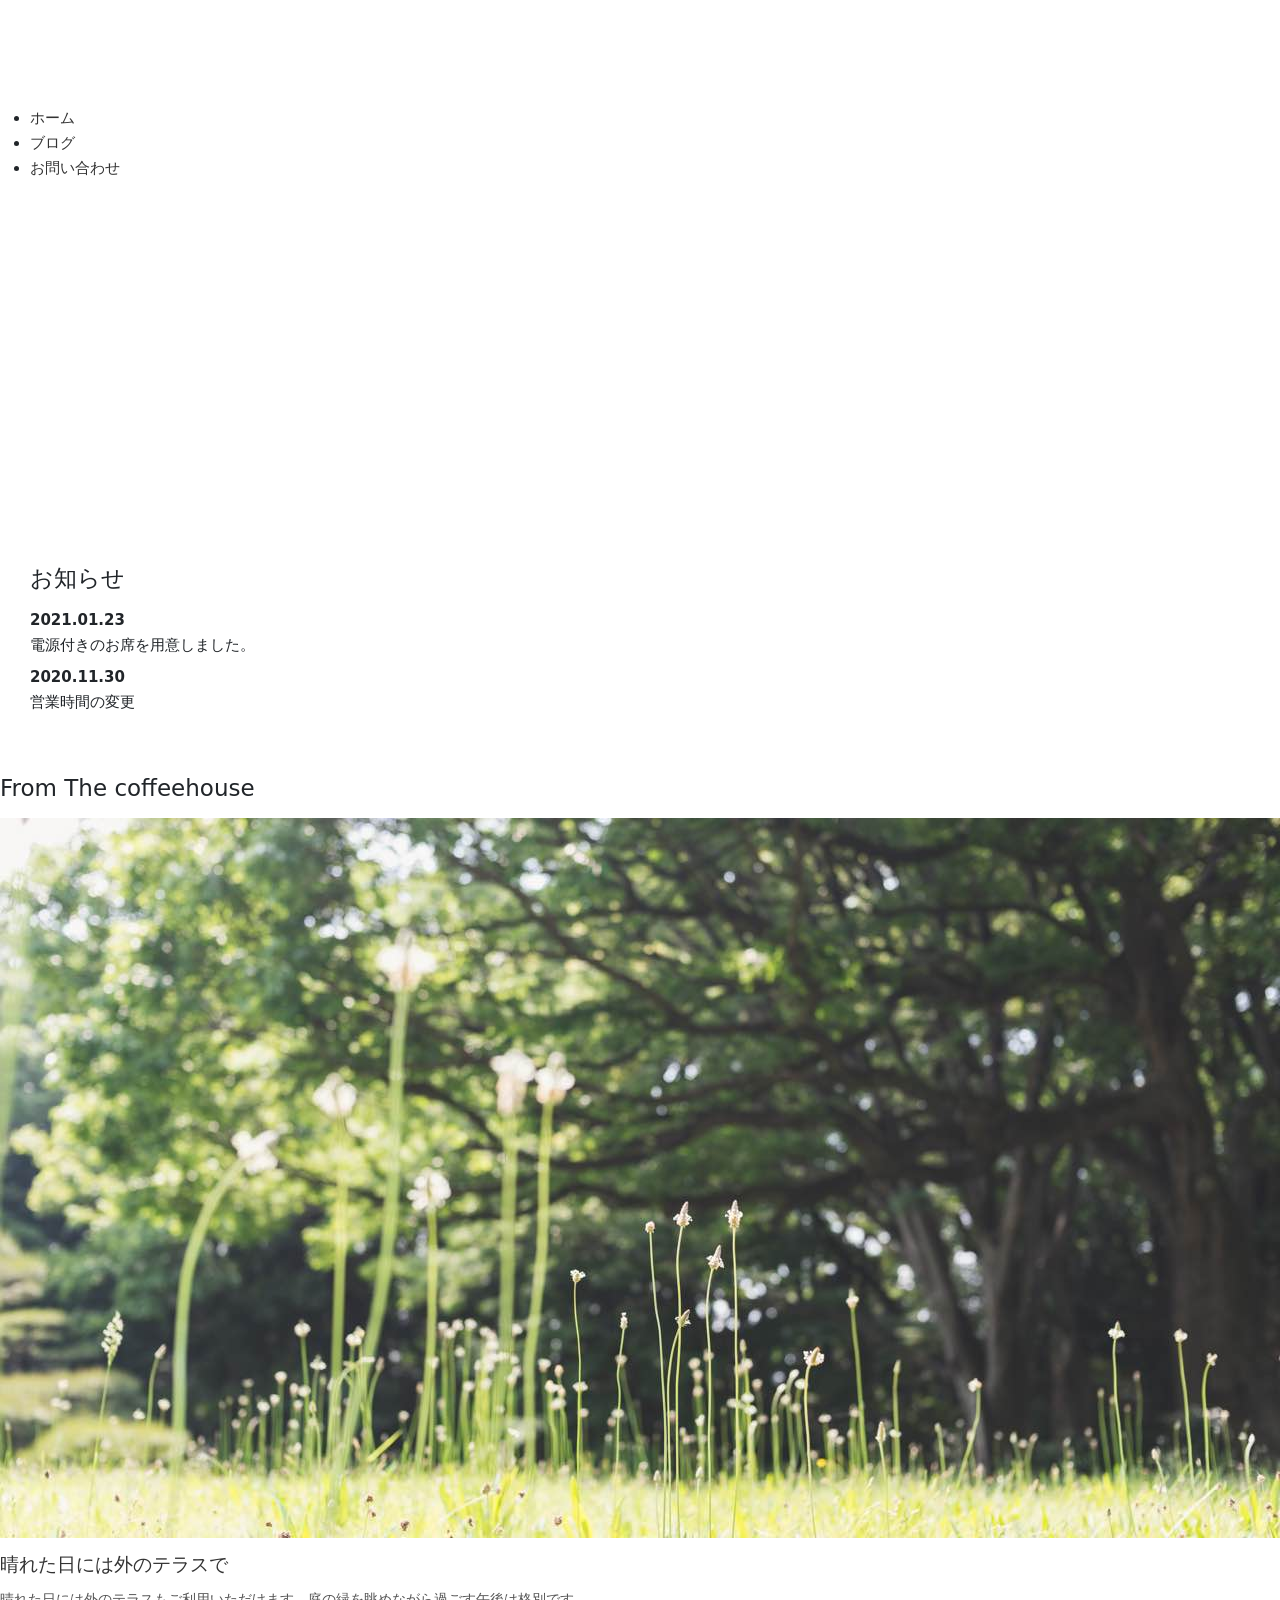
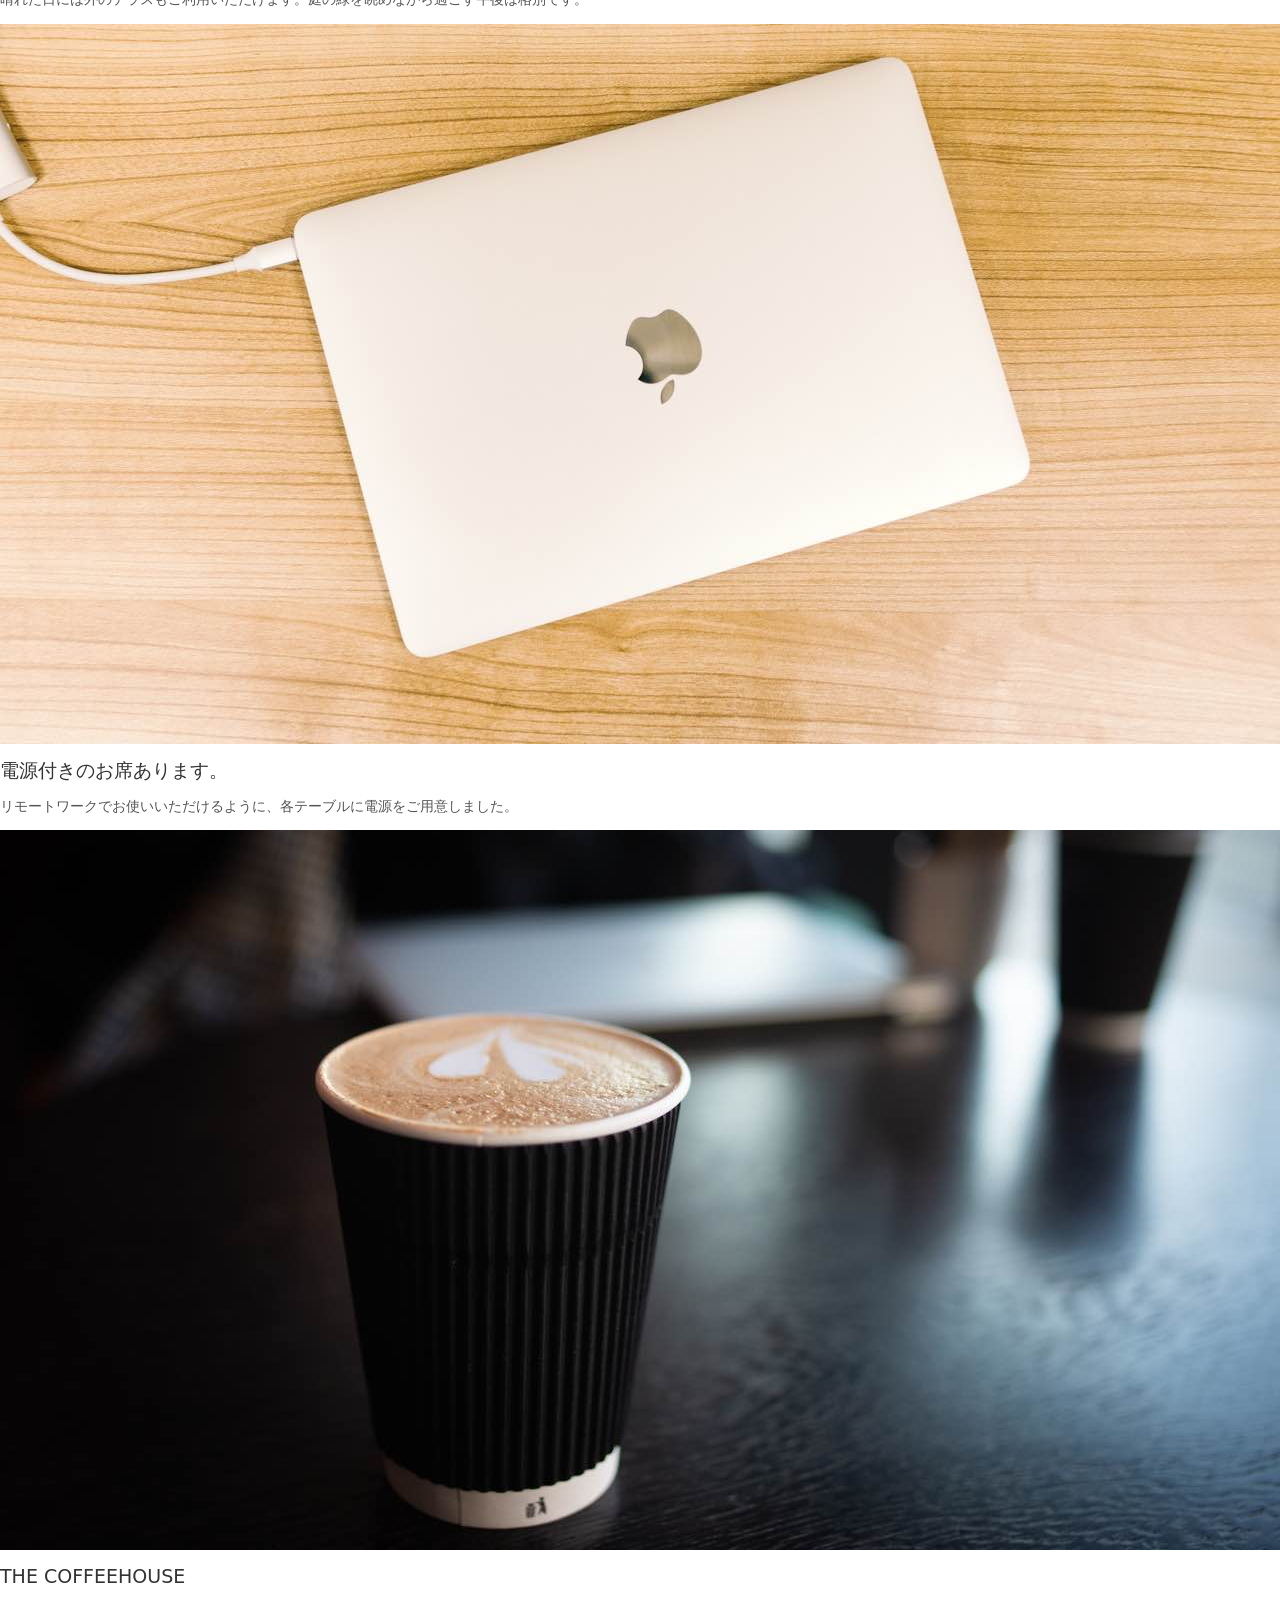
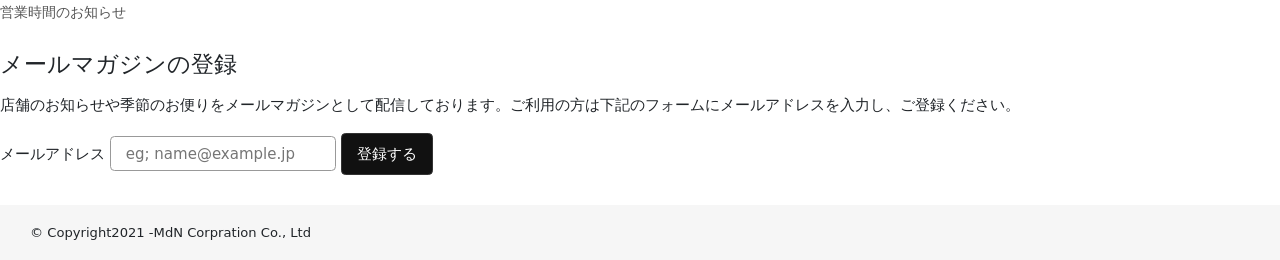
==== art/index.html @ a5ac4587 "art1" ====
<!DOCTYPE html>
<html lang="ja">
<head>
    <meta charset="UTF-8">
    <meta http-equiv="X-UA-Compatible" content="IE=edge">
    <meta name="viewport" content="width=device-width, initial-scale=1.0">
    <title>coffee</title>
    <link rel="stylesheet" href="css/reboot.css">
    <link rel="stylesheet" href="css/style.css">
</head>
<body>
    <header>
        <h1><img src="images/thecoffeehouse.svg" alt="The coffeehouse"></h1>
        <!-- ナビゲーション -->
        <nav class="header-nav site-header-section">
            <ul>
                <li><a href="#">ホーム</a></li>
                <li><a href="#">ブログ</a></li>
                <li><a href="#">お問い合わせ</a></li>
            </ul>
        </nav>
    </header>
    <main>
        <!-- お知らせ -->
        <section id="news" class="container">
            <h2>お知らせ</h2>
            <dl>
                <dt>2021.01.23</dt>
                <dd>電源付きのお席を用意しました。</dd>
                <dt>2020.11.30</dt>
                <dd>営業時間の変更</dd>
            </dl>
        </section>
        <section id="blogs">
            <h2>From The coffeehouse</h2>
            <!-- ブログのアイテム1 -->
            <div class="blog-items">
                <a href="#">
                    <img src="images/field.jpg" alt="サムネイルイメージ">
                    <h3>晴れた日には外のテラスで</h3>
                    <p>晴れた日には外のテラスもご利用いただけます。庭の緑を眺めながら過ごす午後は格別です。</p>
                </a>
            </div>
            <!--ブログのアイテム2  -->
            <div class="blog-items">
                <a href="#">
                    <img src="images/cowork.jpg" alt="サムネイルイメージ">
                    <h3>電源付きのお席あります。</h3>
                    <p>リモートワークでお使いいただけるように、各テーブルに電源をご用意しました。</p>
                </a>
            </div>
            <!--ブログのアイテム3  -->
            <div class="blog-items">
                <a href="#">
                    <img src="images/cafe.jpg" alt="サムネイルイメージ">
                    <h3>The CoffeeHouse</h3>
                    <p>営業時間のお知らせ</p>
                </a>
            </div>
        </section>
        <div class="divider"></div>
        <!-- メールマガジンの登録 -->
        <section>
            <h2>メールマガジンの登録</h2>
            <p>店舗のお知らせや季節のお便りをメールマガジンとして配信しております。ご利用の方は下記のフォームにメールアドレスを入力し、ご登録ください。</p>

            <form action="#">
                <label for="mailaddress">メールアドレス</label>
                <input type="email" name="mailaddress" id="mailaddress" placeholder="eg; name@example.jp">
                <input type="submit" value="登録する">
            </form>
        </section>
    </main>
    <!-- フッター -->
    <footer>
        <div class="container">
            <small>&copy; Copyright2021 -MdN Corpration Co., Ltd</small>
        </div>
    </footer>
</body>
</html>
---- art/css/reboot.css ----
/*!
 * Bootstrap Reboot v5.0.2 (https://getbootstrap.com/)
 * Copyright 2011-2021 The Bootstrap Authors
 * Copyright 2011-2021 Twitter, Inc.
 * Licensed under MIT (https://github.com/twbs/bootstrap/blob/main/LICENSE)
 * Forked from Normalize.css, licensed MIT (https://github.com/necolas/normalize.css/blob/master/LICENSE.md)
 */
 *,
 *::before,
 *::after {
   box-sizing: border-box;
 }
 
 @media (prefers-reduced-motion: no-preference) {
   :root {
     scroll-behavior: smooth;
   }
 }
 
 body {
   margin: 0;
   font-family: system-ui, -apple-system, "Segoe UI", Roboto, "Helvetica Neue", Arial, "Noto Sans", "Liberation Sans", sans-serif, "Apple Color Emoji", "Segoe UI Emoji", "Segoe UI Symbol", "Noto Color Emoji";
   font-size: 1rem;
   font-weight: 400;
   line-height: 1.5;
   color: #212529;
   background-color: #fff;
   -webkit-text-size-adjust: 100%;
   -webkit-tap-highlight-color: rgba(0, 0, 0, 0);
 }
 
 hr {
   margin: 1rem 0;
   color: inherit;
   background-color: currentColor;
   border: 0;
   opacity: 0.25;
 }
 
 hr:not([size]) {
   height: 1px;
 }
 
 h6, h5, h4, h3, h2, h1 {
   margin-top: 0;
   margin-bottom: 0.5rem;
   font-weight: 500;
   line-height: 1.2;
 }
 
 h1 {
   font-size: calc(1.375rem + 1.5vw);
 }
 @media (min-width: 1200px) {
   h1 {
     font-size: 2.5rem;
   }
 }
 
 h2 {
   font-size: calc(1.325rem + 0.9vw);
 }
 @media (min-width: 1200px) {
   h2 {
     font-size: 2rem;
   }
 }
 
 h3 {
   font-size: calc(1.3rem + 0.6vw);
 }
 @media (min-width: 1200px) {
   h3 {
     font-size: 1.75rem;
   }
 }
 
 h4 {
   font-size: calc(1.275rem + 0.3vw);
 }
 @media (min-width: 1200px) {
   h4 {
     font-size: 1.5rem;
   }
 }
 
 h5 {
   font-size: 1.25rem;
 }
 
 h6 {
   font-size: 1rem;
 }
 
 p {
   margin-top: 0;
   margin-bottom: 1rem;
 }
 
 abbr[title],
 abbr[data-bs-original-title] {
   -webkit-text-decoration: underline dotted;
   text-decoration: underline dotted;
   cursor: help;
   -webkit-text-decoration-skip-ink: none;
   text-decoration-skip-ink: none;
 }
 
 address {
   margin-bottom: 1rem;
   font-style: normal;
   line-height: inherit;
 }
 
 ol,
 ul {
   padding-left: 2rem;
 }
 
 ol,
 ul,
 dl {
   margin-top: 0;
   margin-bottom: 1rem;
 }
 
 ol ol,
 ul ul,
 ol ul,
 ul ol {
   margin-bottom: 0;
 }
 
 dt {
   font-weight: 700;
 }
 
 dd {
   margin-bottom: 0.5rem;
   margin-left: 0;
 }
 
 blockquote {
   margin: 0 0 1rem;
 }
 
 b,
 strong {
   font-weight: bolder;
 }
 
 small {
   font-size: 0.875em;
 }
 
 mark {
   padding: 0.2em;
   background-color: #fcf8e3;
 }
 
 sub,
 sup {
   position: relative;
   font-size: 0.75em;
   line-height: 0;
   vertical-align: baseline;
 }
 
 sub {
   bottom: -0.25em;
 }
 
 sup {
   top: -0.5em;
 }
 
 a {
   color: #0d6efd;
   text-decoration: underline;
 }
 a:hover {
   color: #0a58ca;
 }
 
 a:not([href]):not([class]), a:not([href]):not([class]):hover {
   color: inherit;
   text-decoration: none;
 }
 
 pre,
 code,
 kbd,
 samp {
   font-family: SFMono-Regular, Menlo, Monaco, Consolas, "Liberation Mono", "Courier New", monospace;
   font-size: 1em;
   direction: ltr /* rtl:ignore */;
   unicode-bidi: bidi-override;
 }
 
 pre {
   display: block;
   margin-top: 0;
   margin-bottom: 1rem;
   overflow: auto;
   font-size: 0.875em;
 }
 pre code {
   font-size: inherit;
   color: inherit;
   word-break: normal;
 }
 
 code {
   font-size: 0.875em;
   color: #d63384;
   word-wrap: break-word;
 }
 a > code {
   color: inherit;
 }
 
 kbd {
   padding: 0.2rem 0.4rem;
   font-size: 0.875em;
   color: #fff;
   background-color: #212529;
   border-radius: 0.2rem;
 }
 kbd kbd {
   padding: 0;
   font-size: 1em;
   font-weight: 700;
 }
 
 figure {
   margin: 0 0 1rem;
 }
 
 img,
 svg {
   vertical-align: middle;
 }
 
 table {
   caption-side: bottom;
   border-collapse: collapse;
 }
 
 caption {
   padding-top: 0.5rem;
   padding-bottom: 0.5rem;
   color: #6c757d;
   text-align: left;
 }
 
 th {
   text-align: inherit;
   text-align: -webkit-match-parent;
 }
 
 thead,
 tbody,
 tfoot,
 tr,
 td,
 th {
   border-color: inherit;
   border-style: solid;
   border-width: 0;
 }
 
 label {
   display: inline-block;
 }
 
 button {
   border-radius: 0;
 }
 
 button:focus:not(:focus-visible) {
   outline: 0;
 }
 
 input,
 button,
 select,
 optgroup,
 textarea {
   margin: 0;
   font-family: inherit;
   font-size: inherit;
   line-height: inherit;
 }
 
 button,
 select {
   text-transform: none;
 }
 
 [role=button] {
   cursor: pointer;
 }
 
 select {
   word-wrap: normal;
 }
 select:disabled {
   opacity: 1;
 }
 
 [list]::-webkit-calendar-picker-indicator {
   display: none;
 }
 
 button,
 [type=button],
 [type=reset],
 [type=submit] {
   -webkit-appearance: button;
 }
 button:not(:disabled),
 [type=button]:not(:disabled),
 [type=reset]:not(:disabled),
 [type=submit]:not(:disabled) {
   cursor: pointer;
 }
 
 ::-moz-focus-inner {
   padding: 0;
   border-style: none;
 }
 
 textarea {
   resize: vertical;
 }
 
 fieldset {
   min-width: 0;
   padding: 0;
   margin: 0;
   border: 0;
 }
 
 legend {
   float: left;
   width: 100%;
   padding: 0;
   margin-bottom: 0.5rem;
   font-size: calc(1.275rem + 0.3vw);
   line-height: inherit;
 }
 @media (min-width: 1200px) {
   legend {
     font-size: 1.5rem;
   }
 }
 legend + * {
   clear: left;
 }
 
 ::-webkit-datetime-edit-fields-wrapper,
 ::-webkit-datetime-edit-text,
 ::-webkit-datetime-edit-minute,
 ::-webkit-datetime-edit-hour-field,
 ::-webkit-datetime-edit-day-field,
 ::-webkit-datetime-edit-month-field,
 ::-webkit-datetime-edit-year-field {
   padding: 0;
 }
 
 ::-webkit-inner-spin-button {
   height: auto;
 }
 
 [type=search] {
   outline-offset: -2px;
   -webkit-appearance: textfield;
 }
 
 /* rtl:raw:
 [type="tel"],
 [type="url"],
 [type="email"],
 [type="number"] {
   direction: ltr;
 }
 */
 ::-webkit-search-decoration {
   -webkit-appearance: none;
 }
 
 ::-webkit-color-swatch-wrapper {
   padding: 0;
 }
 
 ::file-selector-button {
   font: inherit;
 }
 
 ::-webkit-file-upload-button {
   font: inherit;
   -webkit-appearance: button;
 }
 
 output {
   display: inline-block;
 }
 
 iframe {
   border: 0;
 }
 
 summary {
   display: list-item;
   cursor: pointer;
 }
 
 progress {
   vertical-align: baseline;
 }
 
 [hidden] {
   display: none !important;
 }
 
 /*# sourceMappingURL=bootstrap-reboot.css.map */
---- art/css/style.css ----
@charset "UTF-8";

:root {
    font-size: 15px;
    line-height: 25px;
}

body {
    line-height: 1.6666667em;
}

a {
    color: #333333;
    text-decoration: none;
}

a:hover {
    color:#FFCC00;
}

a img {
    border: none;
}

h2 {
    font-size: 1.5333333rem;
    margin: 0 0 1rem;
}

h3 {
    font-size: 1.2666667rem;
    margin: 0 0 1rem;
    text-transform: uppercase;
}

p {
    font-size: 1rem;
    margin: 0 0 1rem;
}

img {
    width: 100%;
    max-width: 100%;
    border: none;
}

.container {
    padding: 1rem 2rem;
    max-width: 100%;
}

header {
    height:520px;
}

section {
    margin: 2rem 0;
}

.blog-items img {
    margin: 0 0 1rem;
    max-width: 100%;
    height:auto;
}

.blog-items h3 {
    color: #333333;
}

.blog-items p {
    font-size: 0.9rem;
    line-height: 1.35;
    color: #555555;
}

input[type=email] {
    border-radius: 0.3rem;
    border: 1px solid #999999;
    line-height: 1;
    padding: 0.5rem 1rem;
}

input[type=submit] {
    border-radius: 0.3rem;
    border: 1px solid #333333;
    background-color: #111111;
    color: #FFFFFF;
    padding: 0.5rem 1rem;
}

footer {
    background-color: #F6F6F6;
}
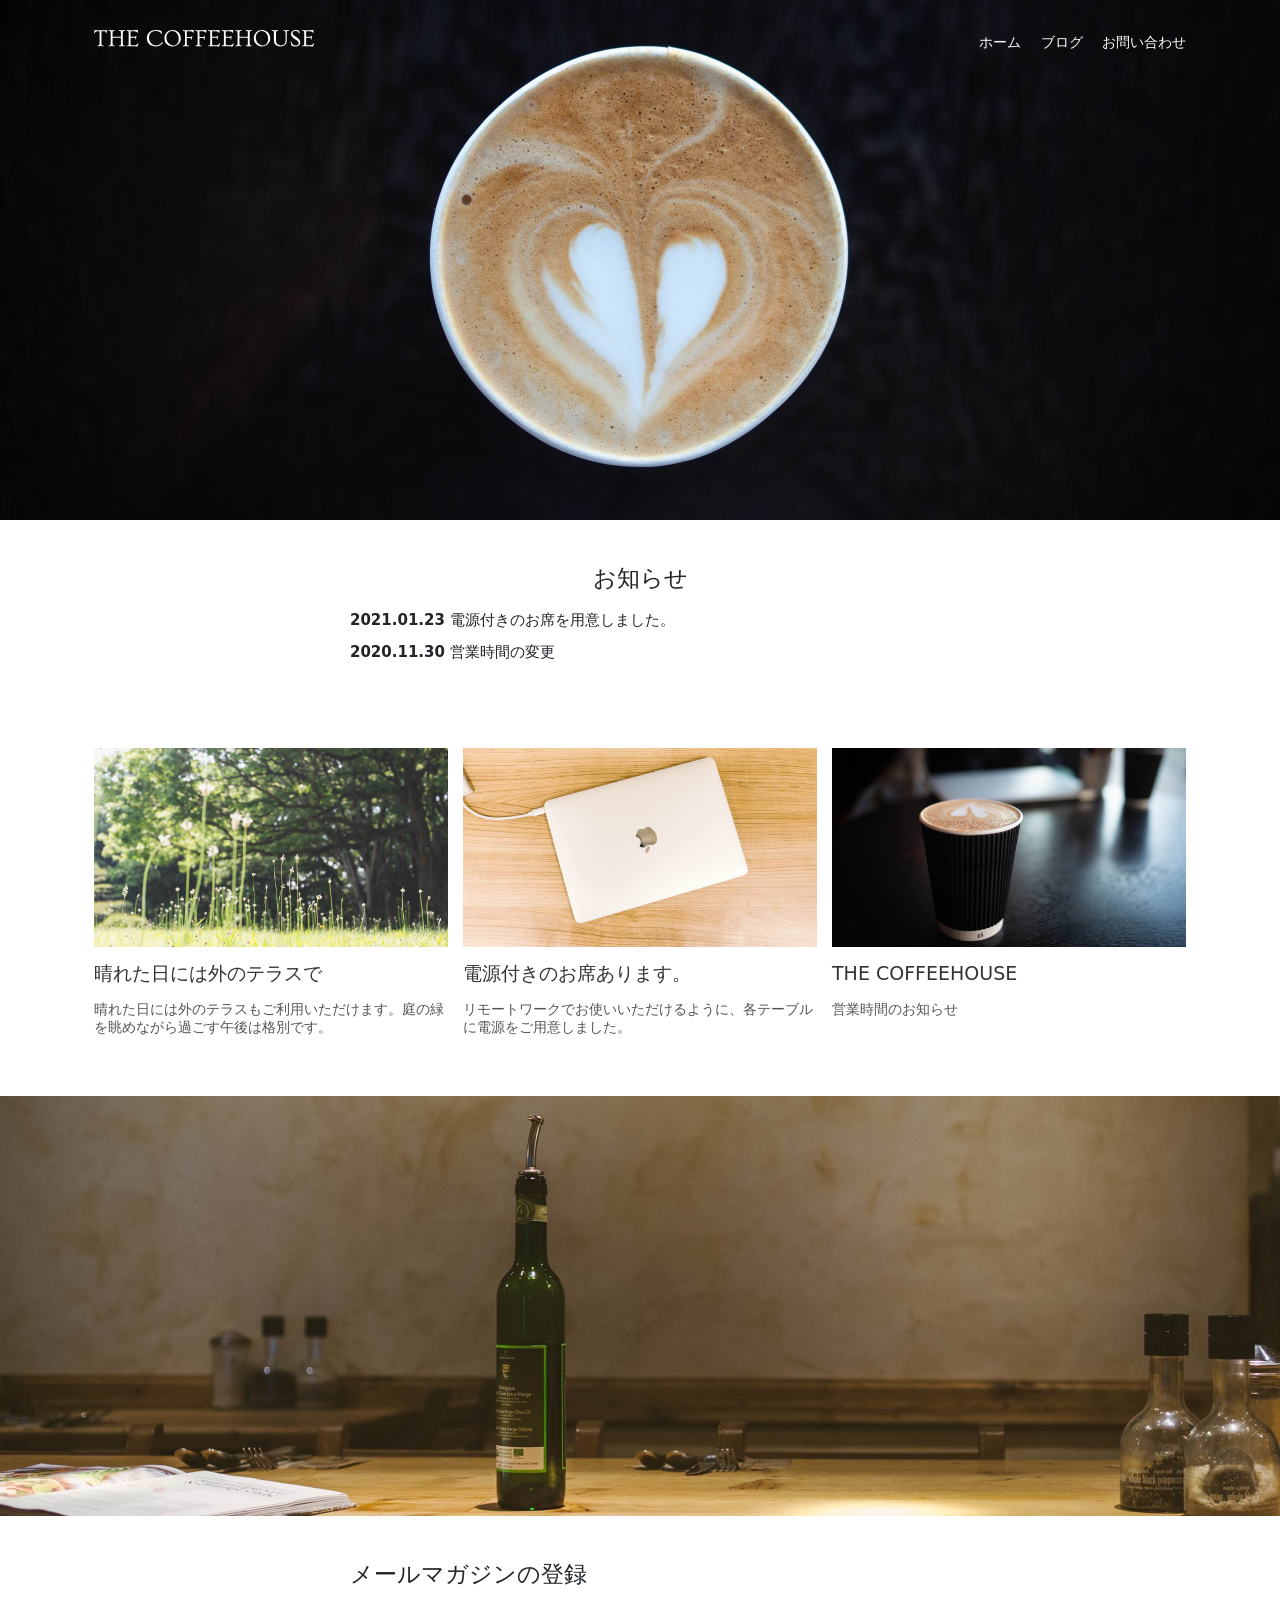
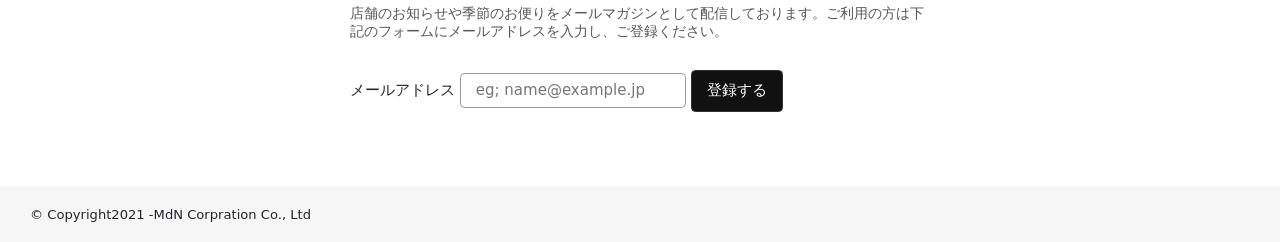
==== commit 3e254dc4: "art2" ====
--- a/art/index.html
+++ b/art/index.html
@@ -10,57 +10,61 @@
 </head>
 <body>
     <header>
-        <h1><img src="images/thecoffeehouse.svg" alt="The coffeehouse"></h1>
-        <!-- ナビゲーション -->
-        <nav class="header-nav site-header-section">
-            <ul>
-                <li><a href="#">ホーム</a></li>
-                <li><a href="#">ブログ</a></li>
-                <li><a href="#">お問い合わせ</a></li>
-            </ul>
-        </nav>
+        <div class="container site-header">
+            <h1 class="header-logo site-header-section"><img src="images/thecoffeehouse.svg" alt="The coffeehouse"></h1>
+            <!-- ナビゲーション -->
+            <nav class="header-nav site-header-section">
+                <ul class="">
+                    <li class="nav-items"><a href="#">ホーム</a></li>
+                    <li class="nav-items"><a href="#">ブログ</a></li>
+                    <li class="nav-items"><a href="#">お問い合わせ</a></li>
+                </ul>
+            </nav>
+        </div>
     </header>
     <main>
         <!-- お知らせ -->
         <section id="news" class="container">
             <h2>お知らせ</h2>
-            <dl>
+            <dl class="news-list">
                 <dt>2021.01.23</dt>
                 <dd>電源付きのお席を用意しました。</dd>
                 <dt>2020.11.30</dt>
                 <dd>営業時間の変更</dd>
             </dl>
         </section>
-        <section id="blogs">
+        <section id="blogs" class="container">
             <h2>From The coffeehouse</h2>
-            <!-- ブログのアイテム1 -->
-            <div class="blog-items">
-                <a href="#">
-                    <img src="images/field.jpg" alt="サムネイルイメージ">
-                    <h3>晴れた日には外のテラスで</h3>
-                    <p>晴れた日には外のテラスもご利用いただけます。庭の緑を眺めながら過ごす午後は格別です。</p>
-                </a>
-            </div>
-            <!--ブログのアイテム2  -->
-            <div class="blog-items">
-                <a href="#">
-                    <img src="images/cowork.jpg" alt="サムネイルイメージ">
-                    <h3>電源付きのお席あります。</h3>
-                    <p>リモートワークでお使いいただけるように、各テーブルに電源をご用意しました。</p>
-                </a>
-            </div>
-            <!--ブログのアイテム3  -->
-            <div class="blog-items">
-                <a href="#">
-                    <img src="images/cafe.jpg" alt="サムネイルイメージ">
-                    <h3>The CoffeeHouse</h3>
-                    <p>営業時間のお知らせ</p>
-                </a>
+            <div class="blog-grid">
+                <!-- ブログのアイテム1 -->
+                <div class="blog-items">
+                    <a href="#">
+                        <img src="images/field.jpg" alt="サムネイルイメージ">
+                        <h3>晴れた日には外のテラスで</h3>
+                        <p>晴れた日には外のテラスもご利用いただけます。庭の緑を眺めながら過ごす午後は格別です。</p>
+                    </a>
+                </div>
+                <!--ブログのアイテム2  -->
+                <div class="blog-items">
+                    <a href="#">
+                        <img src="images/cowork.jpg" alt="サムネイルイメージ">
+                        <h3>電源付きのお席あります。</h3>
+                        <p>リモートワークでお使いいただけるように、各テーブルに電源をご用意しました。</p>
+                    </a>
+                </div>
+                <!--ブログのアイテム3  -->
+                <div class="blog-items">
+                    <a href="#">
+                        <img src="images/cafe.jpg" alt="サムネイルイメージ">
+                        <h3>The CoffeeHouse</h3>
+                        <p>営業時間のお知らせ</p>
+                    </a>
+                </div>
             </div>
         </section>
         <div class="divider"></div>
         <!-- メールマガジンの登録 -->
-        <section>
+        <section id="mail-magazine" class="container">
             <h2>メールマガジンの登録</h2>
             <p>店舗のお知らせや季節のお便りをメールマガジンとして配信しております。ご利用の方は下記のフォームにメールアドレスを入力し、ご登録ください。</p>
 
--- a/art/css/style.css
+++ b/art/css/style.css
@@ -50,11 +50,36 @@
 }
 
 header {
+    background-image: url(../images/coffee.jpg);
+    background-repeat: no-repeat;
+    background-size: cover;
+    background-position: center center;
     height:520px;
+}
+
+.header-nav ul {
+    list-style: none;
+    list-style-position: outside;
+    margin: 1rem 0;
+    padding: 0;
+    font-size: 0.9rem;
+}
+
+.site-header-section li {
+    display: inline;
+    margin: 0 1rem 0 0;
+}
+
+.header-nav a {
+    color: #FFFFFF;
 }
 
 section {
     margin: 2rem 0;
+}
+
+#blogs h2 {
+    display: none;
 }
 
 .blog-items img {
@@ -73,6 +98,23 @@
     color: #555555;
 }
 
+.divider {
+    width: 100%;
+    height:420px;
+    background-image: url(../images/tabletop.jpg);
+    background-size: cover;
+    background-position: center center;
+}
+
+#mail-magazine p {
+    font-size: 0.9rem;
+    line-height: 1.35;
+    color: #555555;
+}
+
+#mail-magazine form {
+    margin: 2rem 0;
+}
 input[type=email] {
     border-radius: 0.3rem;
     border: 1px solid #999999;
@@ -90,4 +132,65 @@
 
 footer {
     background-color: #F6F6F6;
-}+}
+
+@media(min-width:768px) {
+    .site-header{
+        display: flex;
+        justify-content: space-between;
+        max-width: 90%;
+        margin:0 auto;
+    }
+
+    .site-header-section {
+        display: flex;
+        align-items: center;
+    }
+
+    .site-header-section li {
+        margin:0 0 0 1rem;
+    }
+
+    #news[class="container"] {
+        max-width: 50%;
+        margin: 2rem auto;
+    }
+
+    #news h2 {
+        text-align: center;
+    }
+
+    .news-list {
+        display: grid;
+        grid-template-rows: 1fr 1fr;
+        grid-template-columns: 100px 1fr;
+    }
+
+    #blogs[class="container"] {
+        max-width: 90%;
+        margin:2rem auto;
+    }
+
+    .blog-grid {
+        display: grid;
+        grid-auto-rows: 1fr;
+        grid-template-columns: 1fr 1fr 1fr;
+        grid-column-gap: 1rem;
+    }
+
+    #mail-magazine[class="container"] {
+        max-width: 50%;
+        margin: 2rem auto;
+    }
+
+    #mail-magagine h2 {
+        text-align: center;
+    }
+    #mail-magagine p {
+        font-size: 1.1rem;
+    }
+
+    #mail-magagine form {
+        text-align: center;
+    }
+} 
